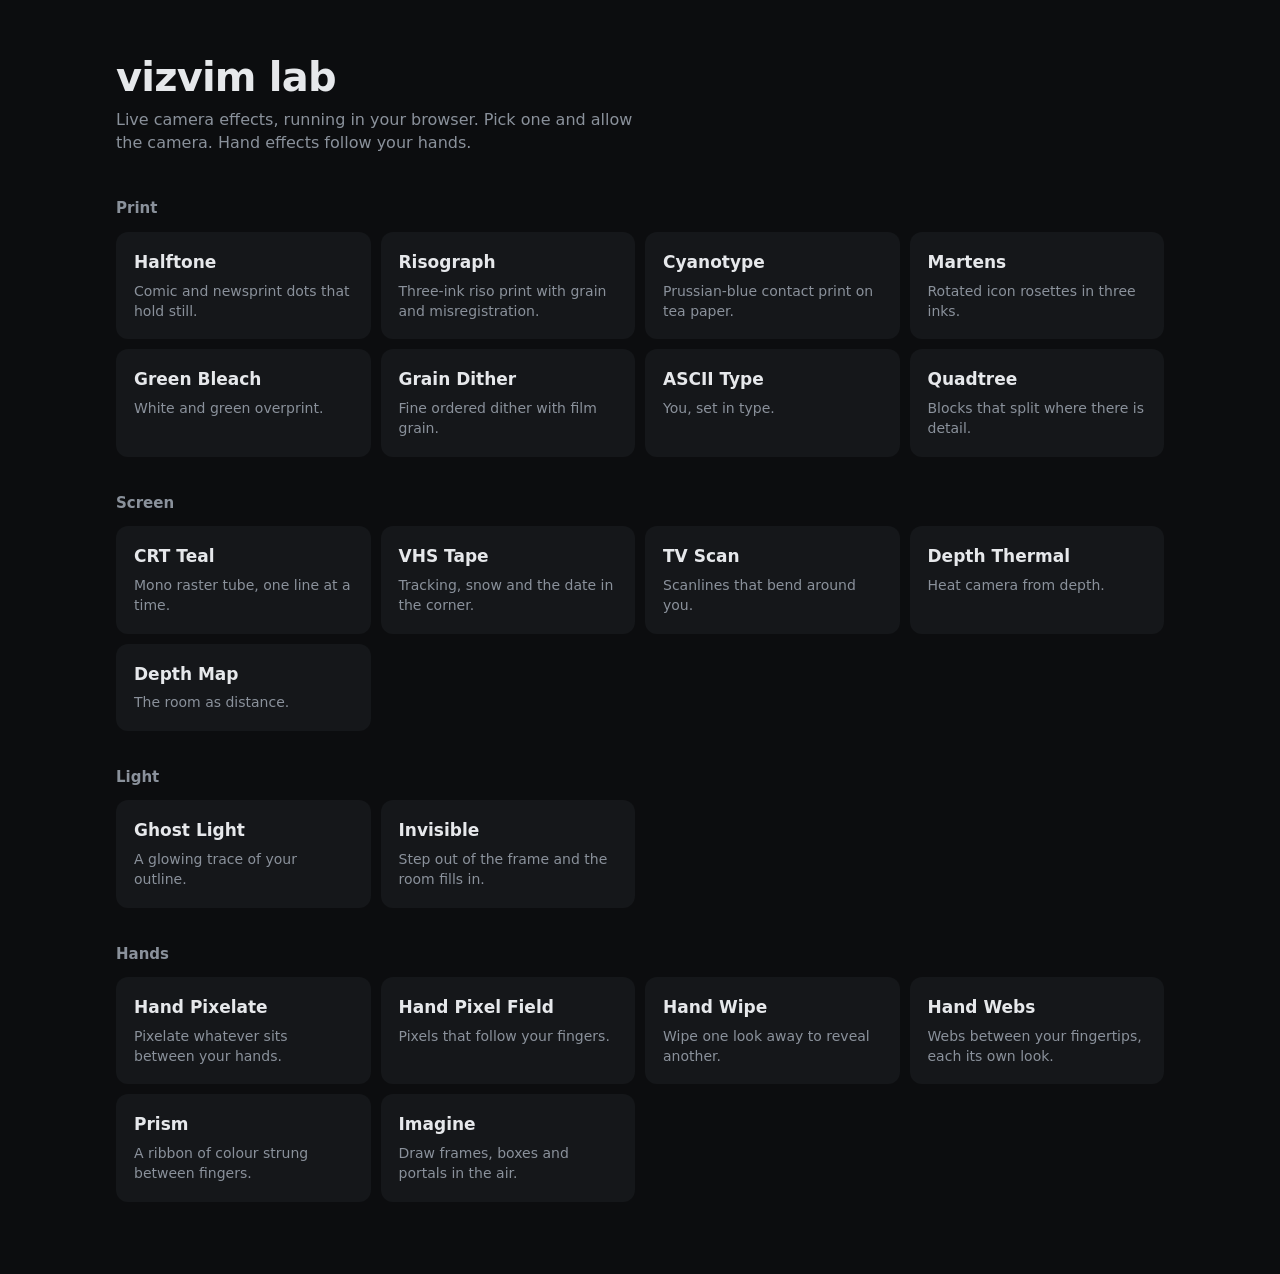
==== index.html @ d4c00feb "vizvim lab: public camera-only site (built by vizvim-fxlab/site/build.py) Co-Authored-By: Claude Opu" ====
<!doctype html>
<html lang="en"><head><meta charset="utf-8">
<meta name="viewport" content="width=device-width, initial-scale=1">
<title>vizvim lab</title>
<meta name="description" content="Live camera effects from vizvim, in your browser.">
<style>
  :root { --bg:#0c0d0f; --card:#15171a; --hover:#1d2024; --fg:#e6e8eb; --dim:#8a919b; --acc:#19e0c8; }
  * { box-sizing:border-box; }
  body { margin:0; background:var(--bg); color:var(--fg); font:16px/1.45 -apple-system, system-ui, "Segoe UI", sans-serif; }
  main { max-width:1080px; margin:0 auto; padding:56px 16px 72px; }
  header h1 { font-size:40px; line-height:1.05; margin:0 0 10px; font-weight:700; letter-spacing:-.02em; }
  header p { color:var(--dim); margin:0 0 44px; max-width:520px; }
  h2 { font-size:15px; font-weight:600; color:var(--dim); margin:36px 0 12px; }
  .grid { display:grid; grid-template-columns:repeat(auto-fill, minmax(230px, 1fr)); gap:10px; }
  .fx { display:flex; flex-direction:column; gap:6px; padding:18px; border-radius:12px; background:var(--card); color:inherit; text-decoration:none; transition:background .15s; }
  .fx:hover { background:var(--hover); }
  .fx b { font-size:17px; font-weight:600; }
  .fx span { color:var(--dim); font-size:14px; }
  footer { color:var(--dim); font-size:13px; margin-top:56px; }
</style></head><body><main>
<header><h1>vizvim lab</h1><p>Live camera effects, running in your browser. Pick one and allow the camera. Hand effects follow your hands.</p></header>
<section><h2>Print</h2><div class="grid"><a class="fx" href="lab/?fx=halftone"><b>Halftone</b><span>Comic and newsprint dots that hold still.</span></a><a class="fx" href="lab/?fx=risograph"><b>Risograph</b><span>Three-ink riso print with grain and misregistration.</span></a><a class="fx" href="lab/?fx=cyanotype"><b>Cyanotype</b><span>Prussian-blue contact print on tea paper.</span></a><a class="fx" href="lab/?fx=martens"><b>Martens</b><span>Rotated icon rosettes in three inks.</span></a><a class="fx" href="lab/?fx=green-bleach"><b>Green Bleach</b><span>White and green overprint.</span></a><a class="fx" href="lab/?fx=grain-dither"><b>Grain Dither</b><span>Fine ordered dither with film grain.</span></a><a class="fx" href="lab/?fx=ascii-type"><b>ASCII Type</b><span>You, set in type.</span></a><a class="fx" href="lab/?fx=quadtree"><b>Quadtree</b><span>Blocks that split where there is detail.</span></a></div></section><section><h2>Screen</h2><div class="grid"><a class="fx" href="lab/?fx=crt-teal"><b>CRT Teal</b><span>Mono raster tube, one line at a time.</span></a><a class="fx" href="lab/?fx=vhs-tape"><b>VHS Tape</b><span>Tracking, snow and the date in the corner.</span></a><a class="fx" href="lab/?fx=tv-scan"><b>TV Scan</b><span>Scanlines that bend around you.</span></a><a class="fx" href="lab/?fx=depth-thermal"><b>Depth Thermal</b><span>Heat camera from depth.</span></a><a class="fx" href="lab/?fx=depth-map"><b>Depth Map</b><span>The room as distance.</span></a></div></section><section><h2>Light</h2><div class="grid"><a class="fx" href="lab/?fx=ghost-light"><b>Ghost Light</b><span>A glowing trace of your outline.</span></a><a class="fx" href="lab/?fx=invisible"><b>Invisible</b><span>Step out of the frame and the room fills in.</span></a></div></section><section><h2>Hands</h2><div class="grid"><a class="fx" href="lab/?fx=hand-pixelate"><b>Hand Pixelate</b><span>Pixelate whatever sits between your hands.</span></a><a class="fx" href="lab/?fx=hand-pixel-field"><b>Hand Pixel Field</b><span>Pixels that follow your fingers.</span></a><a class="fx" href="lab/?fx=hand-wipe"><b>Hand Wipe</b><span>Wipe one look away to reveal another.</span></a><a class="fx" href="lab/?fx=hand-webs"><b>Hand Webs</b><span>Webs between your fingertips, each its own look.</span></a><a class="fx" href="lab/?fx=prism"><b>Prism</b><span>A ribbon of colour strung between fingers.</span></a><a class="fx" href="lab/?fx=imagine"><b>Imagine</b><span>Draw frames, boxes and portals in the air.</span></a></div></section>
</main></body></html>
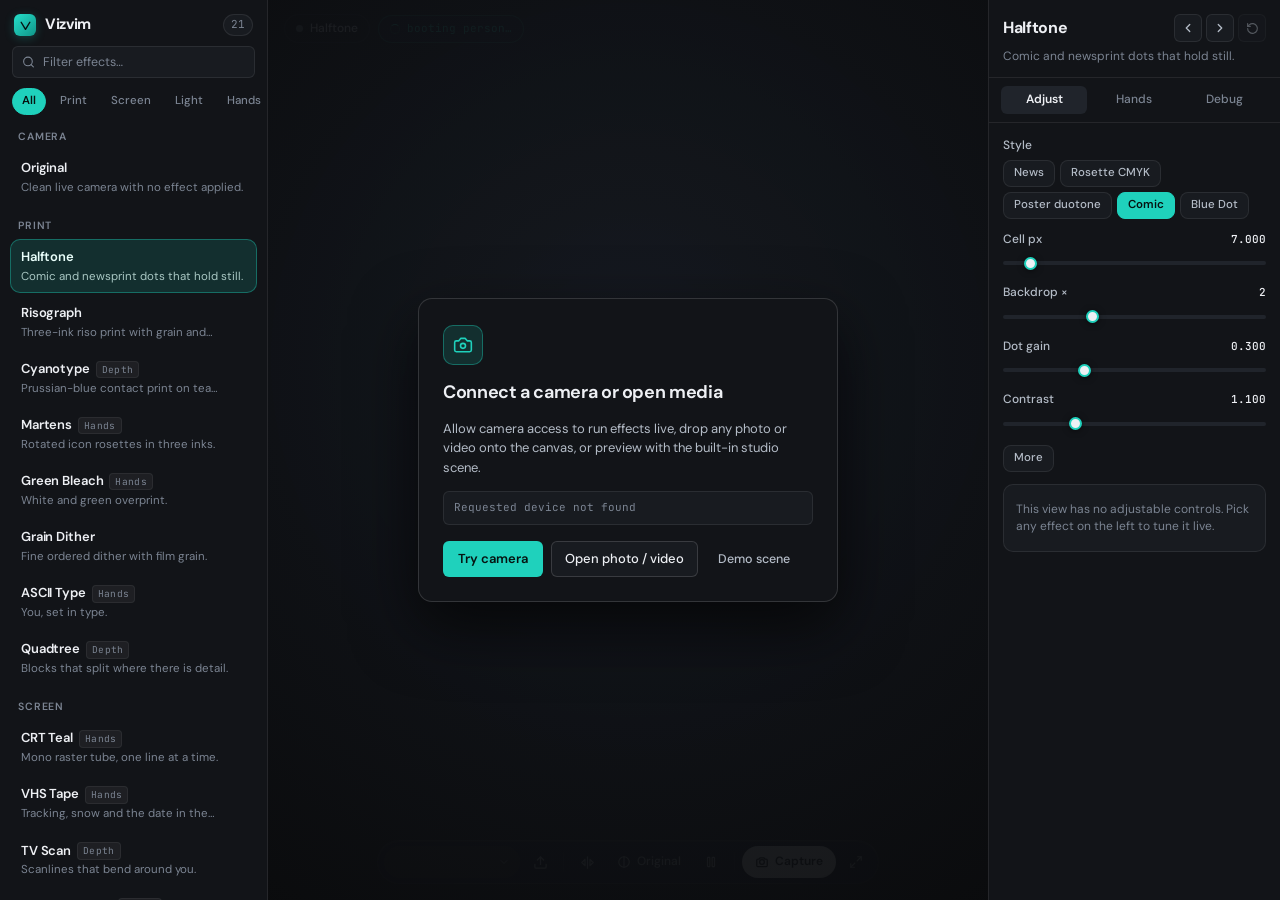
==== commit e1f58bc0: "Unify Vizvim into a single studio UI with in-place effect switching" ====
--- a/index.html
+++ b/index.html
@@ -1,23 +1,185 @@
 <!doctype html>
-<html lang="en"><head><meta charset="utf-8">
-<meta name="viewport" content="width=device-width, initial-scale=1">
-<title>vizvim lab</title>
-<meta name="description" content="Live camera effects from vizvim, in your browser.">
-<style>
-  :root { --bg:#0c0d0f; --card:#15171a; --hover:#1d2024; --fg:#e6e8eb; --dim:#8a919b; --acc:#19e0c8; }
-  * { box-sizing:border-box; }
-  body { margin:0; background:var(--bg); color:var(--fg); font:16px/1.45 -apple-system, system-ui, "Segoe UI", sans-serif; }
-  main { max-width:1080px; margin:0 auto; padding:56px 16px 72px; }
-  header h1 { font-size:40px; line-height:1.05; margin:0 0 10px; font-weight:700; letter-spacing:-.02em; }
-  header p { color:var(--dim); margin:0 0 44px; max-width:520px; }
-  h2 { font-size:15px; font-weight:600; color:var(--dim); margin:36px 0 12px; }
-  .grid { display:grid; grid-template-columns:repeat(auto-fill, minmax(230px, 1fr)); gap:10px; }
-  .fx { display:flex; flex-direction:column; gap:6px; padding:18px; border-radius:12px; background:var(--card); color:inherit; text-decoration:none; transition:background .15s; }
-  .fx:hover { background:var(--hover); }
-  .fx b { font-size:17px; font-weight:600; }
-  .fx span { color:var(--dim); font-size:14px; }
-  footer { color:var(--dim); font-size:13px; margin-top:56px; }
-</style></head><body><main>
-<header><h1>vizvim lab</h1><p>Live camera effects, running in your browser. Pick one and allow the camera. Hand effects follow your hands.</p></header>
-<section><h2>Print</h2><div class="grid"><a class="fx" href="lab/?fx=halftone"><b>Halftone</b><span>Comic and newsprint dots that hold still.</span></a><a class="fx" href="lab/?fx=risograph"><b>Risograph</b><span>Three-ink riso print with grain and misregistration.</span></a><a class="fx" href="lab/?fx=cyanotype"><b>Cyanotype</b><span>Prussian-blue contact print on tea paper.</span></a><a class="fx" href="lab/?fx=martens"><b>Martens</b><span>Rotated icon rosettes in three inks.</span></a><a class="fx" href="lab/?fx=green-bleach"><b>Green Bleach</b><span>White and green overprint.</span></a><a class="fx" href="lab/?fx=grain-dither"><b>Grain Dither</b><span>Fine ordered dither with film grain.</span></a><a class="fx" href="lab/?fx=ascii-type"><b>ASCII Type</b><span>You, set in type.</span></a><a class="fx" href="lab/?fx=quadtree"><b>Quadtree</b><span>Blocks that split where there is detail.</span></a></div></section><section><h2>Screen</h2><div class="grid"><a class="fx" href="lab/?fx=crt-teal"><b>CRT Teal</b><span>Mono raster tube, one line at a time.</span></a><a class="fx" href="lab/?fx=vhs-tape"><b>VHS Tape</b><span>Tracking, snow and the date in the corner.</span></a><a class="fx" href="lab/?fx=tv-scan"><b>TV Scan</b><span>Scanlines that bend around you.</span></a><a class="fx" href="lab/?fx=depth-thermal"><b>Depth Thermal</b><span>Heat camera from depth.</span></a><a class="fx" href="lab/?fx=depth-map"><b>Depth Map</b><span>The room as distance.</span></a></div></section><section><h2>Light</h2><div class="grid"><a class="fx" href="lab/?fx=ghost-light"><b>Ghost Light</b><span>A glowing trace of your outline.</span></a><a class="fx" href="lab/?fx=invisible"><b>Invisible</b><span>Step out of the frame and the room fills in.</span></a></div></section><section><h2>Hands</h2><div class="grid"><a class="fx" href="lab/?fx=hand-pixelate"><b>Hand Pixelate</b><span>Pixelate whatever sits between your hands.</span></a><a class="fx" href="lab/?fx=hand-pixel-field"><b>Hand Pixel Field</b><span>Pixels that follow your fingers.</span></a><a class="fx" href="lab/?fx=hand-wipe"><b>Hand Wipe</b><span>Wipe one look away to reveal another.</span></a><a class="fx" href="lab/?fx=hand-webs"><b>Hand Webs</b><span>Webs between your fingertips, each its own look.</span></a><a class="fx" href="lab/?fx=prism"><b>Prism</b><span>A ribbon of colour strung between fingers.</span></a><a class="fx" href="lab/?fx=imagine"><b>Imagine</b><span>Draw frames, boxes and portals in the air.</span></a></div></section>
-</main></body></html>
+<html lang="en">
+<head>
+  <meta charset="utf-8">
+  <meta name="viewport" content="width=device-width, initial-scale=1, viewport-fit=cover">
+  <title>Vizvim — Live Camera Effects</title>
+  <meta name="description" content="Real-time WebGL camera effects and hand-driven shaders in one studio.">
+  <link rel="icon" type="image/svg+xml" href="data:image/svg+xml,%3Csvg xmlns='http://www.w3.org/2000/svg' viewBox='0 0 32 32'%3E%3Crect width='32' height='32' rx='8' fill='%231fd1bc'/%3E%3Cpath d='M8.5 10.5 16 23l7.5-12.5h-4.2L16 16.4l-3.3-5.9z' fill='%23061311'/%3E%3C/svg%3E">
+  <link rel="preconnect" href="https://fonts.googleapis.com">
+  <link rel="preconnect" href="https://fonts.gstatic.com" crossorigin>
+  <link href="https://fonts.googleapis.com/css2?family=DM+Sans:ital,opsz,wght@0,9..40,400..700;1,9..40,400..600&family=JetBrains+Mono:wght@400;500&display=swap" rel="stylesheet">
+  <script>window.VZ_PUBLIC = 1;</script>
+  <link rel="stylesheet" href="./studio.css">
+</head>
+<body data-mobile-tab="effects">
+  <div id="app">
+    <!-- Left Rail: Effects Library -->
+    <aside id="library" aria-label="Effects">
+      <div class="lib-head">
+        <div class="brand">
+          <span class="brand-mark" aria-hidden="true">
+            <svg width="13" height="13" viewBox="0 0 24 24" fill="none" stroke="currentColor" stroke-width="2.6" stroke-linecap="round" stroke-linejoin="round"><path d="M4 6l8 13 8-13"/></svg>
+          </span>
+          <span>Vizvim</span>
+        </div>
+        <span class="lib-count" id="fxCount">21</span>
+      </div>
+
+      <div class="lib-search-wrap">
+        <svg class="lib-search-icon" width="13" height="13" viewBox="0 0 24 24" fill="none" stroke="currentColor" stroke-width="2" stroke-linecap="round" stroke-linejoin="round" aria-hidden="true"><circle cx="11" cy="11" r="8"/><path d="m21 21-4.3-4.3"/></svg>
+        <input id="fxSearch" type="search" placeholder="Filter effects…" autocomplete="off" aria-label="Filter effects">
+        <button id="fxSearchClear" class="hide" type="button" aria-label="Clear filter">&times;</button>
+      </div>
+
+      <div class="cat-bar" id="catBar" role="tablist" aria-label="Effect categories"></div>
+      <div class="fx-list" id="fxList" role="list"></div>
+    </aside>
+
+    <!-- Center: Live Camera Stage -->
+    <main id="stage">
+      <canvas id="ref"></canvas>
+      <canvas id="out"></canvas>
+      <div id="flash" aria-hidden="true"></div>
+
+      <div class="stage-top">
+        <div class="stage-pills">
+          <div class="live-pill">
+            <span class="live-dot" id="liveDot"></span>
+            <span id="liveFxName">Halftone</span>
+          </div>
+          <div id="statusPill" role="status" aria-live="polite">
+            <span class="spinner" aria-hidden="true"></span>
+            <span id="statusText"></span>
+          </div>
+          <span id="bypassBadge">Original</span>
+        </div>
+      </div>
+
+      <!-- Camera fallback / empty state -->
+      <div id="camOverlay" role="dialog" aria-label="Camera source">
+        <div class="cam-card">
+          <div class="cam-card-icon" aria-hidden="true">
+            <svg width="20" height="20" viewBox="0 0 24 24" fill="none" stroke="currentColor" stroke-width="1.9" stroke-linecap="round" stroke-linejoin="round"><path d="M14.5 4h-5L7 7H4a2 2 0 0 0-2 2v9a2 2 0 0 0 2 2h16a2 2 0 0 0 2-2V9a2 2 0 0 0-2-2h-3l-2.5-3z"/><circle cx="12" cy="13" r="3"/></svg>
+          </div>
+          <h2>Connect a camera or open media</h2>
+          <p>Allow camera access to run effects live, drop any photo or video onto the canvas, or preview with the built-in studio scene.</p>
+          <div class="cam-card-detail" id="camErrorDetail"></div>
+          <div class="cam-actions">
+            <button id="camRetryBtn" class="btn-primary" type="button">Try camera</button>
+            <button id="camUploadBtn" class="btn-secondary" type="button">Open photo / video</button>
+            <button id="camDemoBtn" class="btn-ghost" type="button">Demo scene</button>
+          </div>
+        </div>
+      </div>
+
+      <!-- Floating Camera Action Dock -->
+      <div class="dock" role="toolbar" aria-label="Camera controls">
+        <select id="srcPick" class="dock-select" title="Camera or media source" aria-label="Source"></select>
+        <button id="uploadBtn" class="dock-btn icon-only" type="button" title="Open photo or video">
+          <svg width="15" height="15" viewBox="0 0 24 24" fill="none" stroke="currentColor" stroke-width="2" stroke-linecap="round" stroke-linejoin="round"><path d="M21 15v4a2 2 0 0 1-2 2H5a2 2 0 0 1-2-2v-4"/><polyline points="17 8 12 3 7 8"/><line x1="12" x2="12" y1="3" y2="15"/></svg>
+        </button>
+        <input id="fileInput" type="file" accept="image/*,video/*" class="sr-only">
+        <span class="dock-sep" aria-hidden="true"></span>
+        <button id="mirrorBtn" class="dock-btn icon-only" type="button" title="Mirror camera (M)">
+          <svg width="15" height="15" viewBox="0 0 24 24" fill="none" stroke="currentColor" stroke-width="2" stroke-linecap="round" stroke-linejoin="round"><path d="M12 3v18"/><path d="M8 7 3 12l5 5V7z"/><path d="m16 7 5 5-5 5V7z"/></svg>
+        </button>
+        <button id="compareBtn" class="dock-btn" type="button" title="Hold or click to compare original (O)">
+          <svg width="14" height="14" viewBox="0 0 24 24" fill="none" stroke="currentColor" stroke-width="2" stroke-linecap="round" stroke-linejoin="round"><circle cx="12" cy="12" r="9"/><path d="M12 3v18"/></svg>
+          <span class="btn-label">Original</span>
+        </button>
+        <button id="freezeBtn" class="dock-btn icon-only" type="button" title="Freeze frame (Space)">
+          <svg width="14" height="14" viewBox="0 0 24 24" fill="none" stroke="currentColor" stroke-width="2" stroke-linecap="round" stroke-linejoin="round"><rect x="6" y="4" width="4" height="16" rx="1"/><rect x="14" y="4" width="4" height="16" rx="1"/></svg>
+        </button>
+        <span class="dock-sep" aria-hidden="true"></span>
+        <button id="snapBtn" class="dock-btn shutter" type="button" title="Save snapshot PNG (S)">
+          <svg width="14" height="14" viewBox="0 0 24 24" fill="none" stroke="currentColor" stroke-width="2.2" stroke-linecap="round" stroke-linejoin="round"><circle cx="12" cy="12" r="4"/><path d="M5 7h2l1.5-2h7L17 7h2a2 2 0 0 1 2 2v9a2 2 0 0 1-2 2H5a2 2 0 0 1-2-2V9a2 2 0 0 1 2-2z"/></svg>
+          <span class="btn-label">Capture</span>
+        </button>
+        <button id="focusBtn" class="dock-btn icon-only" type="button" title="Toggle focus view (F)">
+          <svg width="14" height="14" viewBox="0 0 24 24" fill="none" stroke="currentColor" stroke-width="2" stroke-linecap="round" stroke-linejoin="round"><path d="M15 3h6v6"/><path d="M9 21H3v-6"/><path d="M21 3l-7 7"/><path d="M3 21l7-7"/></svg>
+        </button>
+      </div>
+
+      <pre id="err"></pre>
+      <div id="drop">Drop a photo or video to apply effects</div>
+    </main>
+
+    <!-- Mobile Bottom Switcher -->
+    <nav id="mobileNav" aria-label="Studio views">
+      <button class="mob-tab on" type="button" data-mtab="effects">Effects</button>
+      <button class="mob-tab" type="button" data-mtab="adjust">Adjust</button>
+      <button class="mob-tab" type="button" data-mtab="hands">Hands</button>
+    </nav>
+
+    <!-- Right Inspector: Controls, Hand Signals, Debug -->
+    <aside id="inspector" aria-label="Effect controls">
+      <div class="insp-head">
+        <div class="insp-title-row">
+          <h1 id="fxTitle">Halftone</h1>
+          <div class="insp-nav">
+            <button id="prevBtn" class="icon-btn" type="button" title="Previous effect (←)">
+              <svg width="14" height="14" viewBox="0 0 24 24" fill="none" stroke="currentColor" stroke-width="2.2" stroke-linecap="round" stroke-linejoin="round"><path d="m15 18-6-6 6-6"/></svg>
+            </button>
+            <button id="nextBtn" class="icon-btn" type="button" title="Next effect (→)">
+              <svg width="14" height="14" viewBox="0 0 24 24" fill="none" stroke="currentColor" stroke-width="2.2" stroke-linecap="round" stroke-linejoin="round"><path d="m9 18 6-6-6-6"/></svg>
+            </button>
+            <button id="resetBtn" class="icon-btn" type="button" title="Reset effect controls">
+              <svg width="13" height="13" viewBox="0 0 24 24" fill="none" stroke="currentColor" stroke-width="2.2" stroke-linecap="round" stroke-linejoin="round"><path d="M3 12a9 9 0 1 0 3-6.7L3 8"/><path d="M3 3v5h5"/></svg>
+            </button>
+          </div>
+        </div>
+        <p id="fxDesc">Comic and newsprint dots that hold still.</p>
+      </div>
+
+      <div class="insp-tabs" role="tablist" aria-label="Inspector sections">
+        <button class="insp-tab on" type="button" role="tab" aria-selected="true" data-tab="adjust">Adjust</button>
+        <button class="insp-tab" type="button" role="tab" aria-selected="false" data-tab="hands">
+          Hands<span class="tab-dot" id="handsDot"></span>
+        </button>
+        <button class="insp-tab" type="button" role="tab" aria-selected="false" data-tab="debug">Debug</button>
+      </div>
+
+      <div class="insp-body">
+        <section id="paneAdjust" class="insp-pane">
+          <div id="params"></div>
+          <div id="paramsEmpty" class="params-empty hide">This view has no adjustable controls. Pick any effect on the left to tune it live.</div>
+        </section>
+
+        <section id="paneHands" class="insp-pane hidden">
+          <div id="sections" style="display:flex;flex-direction:column;gap:10px"></div>
+        </section>
+
+        <section id="paneDebug" class="insp-pane hidden">
+          <div>
+            <p class="debug-label">Overlays &amp; Drive</p>
+            <div class="chips" id="tools"></div>
+          </div>
+          <div>
+            <p class="debug-label">Telemetry</p>
+            <div id="hud"></div>
+          </div>
+          <div>
+            <p class="debug-label">Shortcuts</p>
+            <div class="shortcut-grid">
+              <span class="kbd">&larr; / &rarr;</span><span>Previous / next effect</span>
+              <span class="kbd">O</span><span>Hold for original</span>
+              <span class="kbd">Space</span><span>Freeze / pause</span>
+              <span class="kbd">M</span><span>Mirror camera</span>
+              <span class="kbd">S</span><span>Capture PNG</span>
+              <span class="kbd">F</span><span>Focus view</span>
+            </div>
+          </div>
+        </section>
+      </div>
+
+      <!-- Hidden harness anchors kept for compatibility -->
+      <select id="fxPick" class="hide" aria-hidden="true"></select>
+      <div id="status" class="hide" aria-hidden="true"></div>
+    </aside>
+  </div>
+
+  <script type="module" src="./lab/harness.js"></script>
+  <script type="module" src="./studio.js"></script>
+</body>
+</html>
--- a/studio.css
+++ b/studio.css
@@ -0,0 +1,1104 @@
+:root {
+  --bg: #0b0c0e;
+  --surface: #121418;
+  --surface-2: #181b20;
+  --surface-3: #20242b;
+  --line: rgba(255, 255, 255, 0.08);
+  --line-strong: rgba(255, 255, 255, 0.14);
+  --fg: #eef0f4;
+  --fg-2: #b4bcc7;
+  --dim: #7b8492;
+  --acc: #1fd1bc;
+  --acc-soft: rgba(31, 209, 188, 0.14);
+  --acc-border: rgba(31, 209, 188, 0.38);
+  --danger: #f06a78;
+  --radius-sm: 6px;
+  --radius-md: 10px;
+  --radius-lg: 14px;
+  --font-sans: "DM Sans", -apple-system, BlinkMacSystemFont, "Segoe UI", sans-serif;
+  --font-mono: "JetBrains Mono", ui-monospace, SFMono-Regular, Menlo, monospace;
+  --z-stage: 1;
+  --z-overlay: 3;
+  --z-dock: 5;
+  --z-modal: 7;
+  --z-drop: 9;
+}
+
+*, *::before, *::after { box-sizing: border-box; }
+
+html, body {
+  margin: 0;
+  height: 100%;
+  height: 100dvh;
+  background: var(--bg);
+  color: var(--fg);
+  font-family: var(--font-sans);
+  font-size: 13px;
+  line-height: 1.45;
+  -webkit-font-smoothing: antialiased;
+  overflow: hidden;
+}
+
+button, input, select {
+  font: inherit;
+  color: inherit;
+}
+
+button {
+  cursor: pointer;
+  border: none;
+  background: none;
+  padding: 0;
+  transition: background-color 160ms ease, border-color 160ms ease, color 160ms ease, transform 120ms ease, opacity 160ms ease;
+}
+
+button:active:not(:disabled) {
+  transform: scale(0.975);
+}
+
+button:focus-visible,
+input:focus-visible,
+select:focus-visible,
+.chip:focus-visible {
+  outline: 2px solid var(--acc);
+  outline-offset: 2px;
+}
+
+.hide { display: none !important; }
+.sr-only {
+  position: absolute;
+  width: 1px;
+  height: 1px;
+  padding: 0;
+  margin: -1px;
+  overflow: hidden;
+  clip: rect(0, 0, 0, 0);
+  white-space: nowrap;
+  border: 0;
+}
+
+/* ---------------- Shell Layout ---------------- */
+#app {
+  display: grid;
+  grid-template-columns: 268px minmax(0, 1fr) 292px;
+  height: 100dvh;
+  width: 100%;
+  overflow: hidden;
+  transition: grid-template-columns 220ms cubic-bezier(0.22, 1, 0.36, 1);
+}
+
+body.focus-mode #app {
+  grid-template-columns: 0px minmax(0, 1fr) 0px;
+}
+
+body.focus-mode #library,
+body.focus-mode #inspector {
+  opacity: 0;
+  pointer-events: none;
+  border-color: transparent;
+}
+
+/* ---------------- Left Rail: Effects Library ---------------- */
+#library {
+  display: flex;
+  flex-direction: column;
+  min-width: 0;
+  min-height: 0;
+  background: var(--surface);
+  border-right: 1px solid var(--line);
+  overflow: hidden;
+  transition: opacity 180ms ease;
+}
+
+.lib-head {
+  display: flex;
+  align-items: center;
+  justify-content: space-between;
+  gap: 8px;
+  padding: 14px 14px 10px;
+  flex: none;
+}
+
+.brand {
+  display: inline-flex;
+  align-items: center;
+  gap: 9px;
+  font-size: 15px;
+  font-weight: 700;
+  letter-spacing: -0.025em;
+  color: var(--fg);
+}
+
+.brand-mark {
+  width: 22px;
+  height: 22px;
+  border-radius: 6px;
+  background: linear-gradient(135deg, #25e0ca 0%, #109689 100%);
+  display: inline-flex;
+  align-items: center;
+  justify-content: center;
+  color: #061311;
+  box-shadow: 0 2px 10px rgba(31, 209, 188, 0.25);
+  flex: none;
+}
+
+.lib-count {
+  font-family: var(--font-mono);
+  font-variant-numeric: tabular-nums;
+  font-size: 11px;
+  color: var(--dim);
+  padding: 2px 7px;
+  border-radius: 999px;
+  background: var(--surface-2);
+  border: 1px solid var(--line);
+}
+
+.lib-search-wrap {
+  padding: 0 12px 10px;
+  flex: none;
+  position: relative;
+}
+
+.lib-search-icon {
+  position: absolute;
+  left: 22px;
+  top: 50%;
+  transform: translateY(calc(-50% - 5px));
+  color: var(--dim);
+  pointer-events: none;
+}
+
+#fxSearch {
+  width: 100%;
+  height: 32px;
+  padding: 0 28px 0 30px;
+  border-radius: var(--radius-sm);
+  background: var(--surface-2);
+  border: 1px solid var(--line);
+  color: var(--fg);
+  font-size: 12.5px;
+  transition: border-color 150ms ease, background-color 150ms ease;
+}
+
+#fxSearch::placeholder { color: var(--dim); }
+#fxSearch:hover { border-color: var(--line-strong); }
+#fxSearch:focus { border-color: var(--acc-border); background: #1c2027; outline: none; }
+
+#fxSearchClear {
+  position: absolute;
+  right: 18px;
+  top: 50%;
+  transform: translateY(calc(-50% - 5px));
+  width: 18px;
+  height: 18px;
+  border-radius: 999px;
+  color: var(--dim);
+  display: inline-flex;
+  align-items: center;
+  justify-content: center;
+}
+#fxSearchClear:hover { color: var(--fg); background: var(--surface-3); }
+
+.cat-bar {
+  display: flex;
+  gap: 4px;
+  padding: 0 12px 10px;
+  flex: none;
+  overflow-x: auto;
+  scrollbar-width: none;
+}
+.cat-bar::-webkit-scrollbar { display: none; }
+
+.cat-pill {
+  flex: none;
+  padding: 4px 9px;
+  border-radius: 999px;
+  font-size: 11.5px;
+  font-weight: 500;
+  color: var(--dim);
+  background: transparent;
+  border: 1px solid transparent;
+}
+.cat-pill:hover { color: var(--fg); background: var(--surface-2); }
+.cat-pill.on {
+  color: #061311;
+  background: var(--acc);
+  border-color: var(--acc);
+  font-weight: 600;
+}
+
+.fx-list {
+  flex: 1;
+  min-height: 0;
+  overflow-y: auto;
+  padding: 2px 10px 18px;
+  display: flex;
+  flex-direction: column;
+  gap: 2px;
+  scrollbar-width: thin;
+  scrollbar-color: rgba(255,255,255,0.12) transparent;
+}
+
+.fx-group-label {
+  font-size: 10.5px;
+  font-weight: 600;
+  letter-spacing: 0.08em;
+  text-transform: uppercase;
+  color: var(--dim);
+  padding: 12px 8px 4px;
+}
+.fx-group-label:first-child { padding-top: 2px; }
+
+.fx-item {
+  width: 100%;
+  text-align: left;
+  padding: 8px 10px;
+  border-radius: var(--radius-md);
+  border: 1px solid transparent;
+  display: flex;
+  flex-direction: column;
+  gap: 2px;
+  position: relative;
+}
+
+.fx-item:hover {
+  background: var(--surface-2);
+}
+
+.fx-item.on {
+  background: var(--acc-soft);
+  border-color: var(--acc-border);
+}
+
+.fx-item-top {
+  display: flex;
+  align-items: center;
+  justify-content: space-between;
+  gap: 6px;
+}
+
+.fx-item-name {
+  font-size: 13px;
+  font-weight: 600;
+  color: var(--fg);
+  letter-spacing: -0.01em;
+}
+
+.fx-item.on .fx-item-name {
+  color: #e9fffb;
+}
+
+.fx-item-desc {
+  font-size: 11.5px;
+  color: var(--dim);
+  line-height: 1.32;
+  display: -webkit-box;
+  -webkit-line-clamp: 1;
+  -webkit-box-orient: vertical;
+  overflow: hidden;
+}
+
+.fx-item.on .fx-item-desc {
+  color: #a9c7c3;
+}
+
+.fx-tags {
+  display: inline-flex;
+  align-items: center;
+  gap: 4px;
+  flex: none;
+}
+
+.fx-badge {
+  font-family: var(--font-mono);
+  font-size: 9.5px;
+  letter-spacing: 0.03em;
+  padding: 1px 5px;
+  border-radius: 4px;
+  color: var(--dim);
+  background: rgba(255, 255, 255, 0.05);
+  border: 1px solid rgba(255, 255, 255, 0.06);
+}
+
+.fx-item.on .fx-badge {
+  color: var(--acc);
+  background: rgba(31, 209, 188, 0.14);
+  border-color: rgba(31, 209, 188, 0.3);
+}
+
+.fx-empty {
+  padding: 28px 12px;
+  text-align: center;
+  color: var(--dim);
+  font-size: 12.5px;
+}
+
+/* ---------------- Center: Live Viewport Stage ---------------- */
+#stage {
+  position: relative;
+  min-width: 0;
+  min-height: 0;
+  display: flex;
+  align-items: center;
+  justify-content: center;
+  padding: 18px 18px 76px;
+  background:
+    radial-gradient(ellipse 80% 70% at 50% 42%, #151921 0%, #0b0c0e 72%);
+  overflow: hidden;
+  z-index: var(--z-stage);
+}
+
+#stage canvas#out {
+  max-width: 100%;
+  max-height: 100%;
+  min-width: 0;
+  display: block;
+  background: #07080a;
+  border-radius: var(--radius-md);
+  box-shadow:
+    0 24px 64px rgba(0, 0, 0, 0.65),
+    0 0 0 1px rgba(255, 255, 255, 0.07);
+}
+
+#stage #ref { display: none; }
+#stage.pair #ref { display: block; max-width: calc(50% - 4px); border-radius: var(--radius-md); }
+#stage.pair #out { max-width: calc(50% - 4px); }
+
+/* Shutter flash on snapshot */
+#flash {
+  position: absolute;
+  inset: 0;
+  background: #ffffff;
+  opacity: 0;
+  pointer-events: none;
+  z-index: var(--z-overlay);
+  transition: opacity 280ms ease-out;
+}
+#flash.pop { opacity: 0.42; transition: none; }
+
+/* Top-left floating status & active pill */
+.stage-top {
+  position: absolute;
+  top: 14px;
+  left: 16px;
+  right: 16px;
+  display: flex;
+  align-items: center;
+  justify-content: space-between;
+  gap: 8px;
+  pointer-events: none;
+  z-index: var(--z-overlay);
+}
+
+.stage-pills {
+  display: flex;
+  align-items: center;
+  gap: 8px;
+  min-width: 0;
+}
+
+.live-pill {
+  display: inline-flex;
+  align-items: center;
+  gap: 7px;
+  padding: 5px 11px;
+  border-radius: 999px;
+  background: rgba(14, 16, 20, 0.74);
+  backdrop-filter: blur(14px);
+  border: 1px solid rgba(255, 255, 255, 0.09);
+  box-shadow: 0 4px 18px rgba(0, 0, 0, 0.35);
+  font-size: 12px;
+  font-weight: 500;
+  color: var(--fg);
+  pointer-events: auto;
+}
+
+.live-dot {
+  width: 7px;
+  height: 7px;
+  border-radius: 50%;
+  background: var(--acc);
+  box-shadow: 0 0 8px var(--acc);
+  flex: none;
+}
+.live-dot.frozen { background: #f2b749; box-shadow: 0 0 8px #f2b749; }
+.live-dot.off { background: var(--dim); box-shadow: none; }
+
+#statusPill {
+  display: none;
+  align-items: center;
+  gap: 7px;
+  padding: 5px 11px;
+  border-radius: 999px;
+  background: rgba(14, 16, 20, 0.84);
+  backdrop-filter: blur(14px);
+  border: 1px solid var(--acc-border);
+  font-family: var(--font-mono);
+  font-size: 11px;
+  color: var(--acc);
+}
+#statusPill.show { display: inline-flex; }
+
+.spinner {
+  width: 10px;
+  height: 10px;
+  border: 1.5px solid rgba(31, 209, 188, 0.25);
+  border-top-color: var(--acc);
+  border-radius: 50%;
+  animation: vzspin 0.75s linear infinite;
+}
+@keyframes vzspin { to { transform: rotate(360deg); } }
+
+#bypassBadge {
+  display: none;
+  padding: 5px 10px;
+  border-radius: 999px;
+  background: rgba(242, 183, 73, 0.16);
+  border: 1px solid rgba(242, 183, 73, 0.45);
+  color: #f6cd7b;
+  font-size: 11px;
+  font-weight: 600;
+  letter-spacing: 0.04em;
+  text-transform: uppercase;
+}
+#bypassBadge.show { display: inline-flex; }
+
+/* Floating camera dock */
+.dock {
+  position: absolute;
+  left: 50%;
+  bottom: 16px;
+  transform: translateX(-50%);
+  display: flex;
+  align-items: center;
+  gap: 4px;
+  padding: 5px 6px;
+  border-radius: 999px;
+  background: rgba(18, 20, 24, 0.84);
+  backdrop-filter: blur(18px) saturate(1.25);
+  border: 1px solid rgba(255, 255, 255, 0.1);
+  box-shadow:
+    0 12px 34px rgba(0, 0, 0, 0.55),
+    inset 0 1px 0 rgba(255, 255, 255, 0.06);
+  z-index: var(--z-dock);
+  max-width: calc(100% - 24px);
+}
+
+.dock-sep {
+  width: 1px;
+  height: 20px;
+  background: var(--line);
+  margin: 0 3px;
+  flex: none;
+}
+
+.dock-select {
+  height: 32px;
+  max-width: 170px;
+  padding: 0 24px 0 11px;
+  border-radius: 999px;
+  background: rgba(255, 255, 255, 0.05) url("data:image/svg+xml,%3Csvg xmlns='http://www.w3.org/2000/svg' width='12' height='12' viewBox='0 0 24 24' fill='none' stroke='%238e96a2' stroke-width='2' stroke-linecap='round' stroke-linejoin='round'%3E%3Cpath d='m6 9 6 6 6-6'/%3E%3C/svg%3E") no-repeat right 9px center;
+  border: 1px solid transparent;
+  color: var(--fg);
+  font-size: 12px;
+  font-weight: 500;
+  appearance: none;
+  cursor: pointer;
+  text-overflow: ellipsis;
+}
+.dock-select:hover { background-color: rgba(255, 255, 255, 0.09); border-color: var(--line); }
+.dock-select option { background: #181b20; color: var(--fg); }
+
+.dock-btn {
+  height: 32px;
+  padding: 0 10px;
+  border-radius: 999px;
+  display: inline-flex;
+  align-items: center;
+  justify-content: center;
+  gap: 6px;
+  font-size: 12px;
+  font-weight: 500;
+  color: var(--fg-2);
+  white-space: nowrap;
+}
+.dock-btn:hover { color: var(--fg); background: rgba(255, 255, 255, 0.08); }
+.dock-btn.on { color: #061311; background: var(--acc); font-weight: 600; }
+.dock-btn.icon-only { width: 32px; padding: 0; }
+
+.dock-btn.shutter {
+  background: var(--fg);
+  color: #0b0c0e;
+  font-weight: 600;
+  padding: 0 13px;
+}
+.dock-btn.shutter:hover { background: #ffffff; color: #0b0c0e; }
+
+/* Composed empty / camera-fallback card */
+#camOverlay {
+  position: absolute;
+  inset: 0;
+  display: none;
+  align-items: center;
+  justify-content: center;
+  padding: 24px;
+  z-index: var(--z-modal);
+  background: radial-gradient(circle at 50% 40%, rgba(22, 26, 33, 0.92), rgba(11, 12, 14, 0.96));
+}
+#camOverlay.show { display: flex; }
+
+.cam-card {
+  width: 100%;
+  max-width: 420px;
+  padding: 26px 24px 24px;
+  border-radius: var(--radius-lg);
+  background: var(--surface);
+  border: 1px solid var(--line-strong);
+  box-shadow: 0 24px 64px rgba(0, 0, 0, 0.65);
+  display: flex;
+  flex-direction: column;
+  gap: 14px;
+}
+
+.cam-card-icon {
+  width: 40px;
+  height: 40px;
+  border-radius: 10px;
+  background: var(--acc-soft);
+  border: 1px solid var(--acc-border);
+  color: var(--acc);
+  display: inline-flex;
+  align-items: center;
+  justify-content: center;
+}
+
+.cam-card h2 {
+  margin: 0;
+  font-size: 18px;
+  font-weight: 650;
+  letter-spacing: -0.02em;
+}
+
+.cam-card p {
+  margin: 0;
+  color: var(--fg-2);
+  font-size: 13px;
+  line-height: 1.5;
+}
+
+.cam-card-detail {
+  font-family: var(--font-mono);
+  font-size: 11px;
+  color: var(--dim);
+  padding: 8px 10px;
+  border-radius: var(--radius-sm);
+  background: var(--surface-2);
+  border: 1px solid var(--line);
+  word-break: break-word;
+}
+
+.cam-actions {
+  display: flex;
+  flex-wrap: wrap;
+  gap: 8px;
+  margin-top: 2px;
+}
+
+.btn-primary {
+  height: 36px;
+  padding: 0 15px;
+  border-radius: var(--radius-sm);
+  background: var(--acc);
+  color: #061311;
+  font-weight: 600;
+  font-size: 13px;
+  display: inline-flex;
+  align-items: center;
+  gap: 7px;
+}
+.btn-primary:hover { filter: brightness(1.07); }
+
+.btn-secondary {
+  height: 36px;
+  padding: 0 13px;
+  border-radius: var(--radius-sm);
+  background: var(--surface-2);
+  border: 1px solid var(--line-strong);
+  color: var(--fg);
+  font-weight: 500;
+  font-size: 13px;
+  display: inline-flex;
+  align-items: center;
+  gap: 7px;
+}
+.btn-secondary:hover { background: var(--surface-3); }
+
+.btn-ghost {
+  height: 36px;
+  padding: 0 12px;
+  border-radius: var(--radius-sm);
+  color: var(--fg-2);
+  font-weight: 500;
+  font-size: 12.5px;
+  display: inline-flex;
+  align-items: center;
+  gap: 6px;
+}
+.btn-ghost:hover { color: var(--fg); background: var(--surface-2); }
+
+/* Drag-and-drop & real errors */
+#drop {
+  position: absolute;
+  inset: 14px;
+  border: 2px dashed var(--acc);
+  border-radius: var(--radius-lg);
+  display: none;
+  align-items: center;
+  justify-content: center;
+  color: var(--acc);
+  font-size: 15px;
+  font-weight: 600;
+  background: rgba(11, 12, 14, 0.86);
+  backdrop-filter: blur(8px);
+  z-index: var(--z-drop);
+  pointer-events: none;
+}
+
+#err {
+  position: absolute;
+  left: 16px;
+  right: 16px;
+  bottom: 68px;
+  margin: 0;
+  padding: 12px 14px;
+  border-radius: var(--radius-md);
+  background: rgba(42, 13, 18, 0.94);
+  color: #ffb2bc;
+  border: 1px solid rgba(240, 106, 120, 0.45);
+  font-family: var(--font-mono);
+  font-size: 11.5px;
+  white-space: pre-wrap;
+  max-height: 36%;
+  overflow: auto;
+  display: none;
+  z-index: var(--z-modal);
+}
+
+/* ---------------- Right Inspector ---------------- */
+#inspector {
+  display: flex;
+  flex-direction: column;
+  min-width: 0;
+  min-height: 0;
+  background: var(--surface);
+  border-left: 1px solid var(--line);
+  overflow: hidden;
+  transition: opacity 180ms ease;
+}
+
+.insp-head {
+  padding: 14px 14px 12px;
+  border-bottom: 1px solid var(--line);
+  display: flex;
+  flex-direction: column;
+  gap: 6px;
+  flex: none;
+}
+
+.insp-title-row {
+  display: flex;
+  align-items: center;
+  justify-content: space-between;
+  gap: 8px;
+}
+
+#fxTitle {
+  margin: 0;
+  font-size: 16px;
+  font-weight: 700;
+  letter-spacing: -0.02em;
+  color: var(--fg);
+  min-width: 0;
+  overflow: hidden;
+  text-overflow: ellipsis;
+  white-space: nowrap;
+}
+
+.insp-nav {
+  display: inline-flex;
+  align-items: center;
+  gap: 4px;
+  flex: none;
+}
+
+.icon-btn {
+  width: 28px;
+  height: 28px;
+  border-radius: var(--radius-sm);
+  background: var(--surface-2);
+  border: 1px solid var(--line);
+  color: var(--fg-2);
+  display: inline-flex;
+  align-items: center;
+  justify-content: center;
+}
+.icon-btn:hover { color: var(--fg); background: var(--surface-3); border-color: var(--line-strong); }
+
+#fxDesc {
+  margin: 0;
+  font-size: 12px;
+  color: var(--dim);
+  line-height: 1.4;
+}
+
+.insp-tabs {
+  display: grid;
+  grid-template-columns: repeat(3, 1fr);
+  gap: 4px;
+  padding: 8px 12px;
+  border-bottom: 1px solid var(--line);
+  flex: none;
+}
+
+.insp-tab {
+  height: 28px;
+  border-radius: var(--radius-sm);
+  font-size: 12px;
+  font-weight: 500;
+  color: var(--dim);
+  display: inline-flex;
+  align-items: center;
+  justify-content: center;
+  gap: 6px;
+}
+.insp-tab:hover { color: var(--fg); background: var(--surface-2); }
+.insp-tab.on {
+  color: var(--fg);
+  background: var(--surface-3);
+  font-weight: 600;
+}
+
+.tab-dot {
+  width: 6px;
+  height: 6px;
+  border-radius: 50%;
+  background: var(--acc);
+  display: none;
+}
+.tab-dot.show { display: inline-block; }
+
+.insp-body {
+  flex: 1;
+  min-height: 0;
+  overflow-y: auto;
+  padding: 14px;
+  display: flex;
+  flex-direction: column;
+  gap: 14px;
+  scrollbar-width: thin;
+  scrollbar-color: rgba(255,255,255,0.12) transparent;
+}
+
+.insp-pane { display: flex; flex-direction: column; gap: 12px; }
+.insp-pane.hidden { display: none; }
+
+/* Harness-generated #params & #sections styling */
+#params {
+  display: flex;
+  flex-direction: column;
+  gap: 12px !important;
+}
+
+#params .row,
+#sections .row {
+  display: flex;
+  flex-direction: column;
+  gap: 6px;
+}
+
+#params .row .top {
+  display: flex;
+  align-items: center;
+  justify-content: space-between;
+  gap: 6px;
+  font-size: 12px;
+  color: var(--fg-2);
+}
+
+#params .row .top span:first-child {
+  min-width: 0;
+  overflow: hidden;
+  text-overflow: ellipsis;
+  white-space: nowrap;
+  font-weight: 500;
+}
+
+#params .row .top b {
+  font-family: var(--font-mono);
+  font-variant-numeric: tabular-nums;
+  font-size: 11px;
+  font-weight: 500;
+  color: var(--fg);
+}
+
+#params .row .top .drv {
+  font-family: var(--font-mono);
+  font-size: 10.5px;
+  color: var(--acc);
+}
+
+/* Custom studio range slider */
+#params input[type="range"] {
+  -webkit-appearance: none;
+  appearance: none;
+  width: 100%;
+  height: 18px;
+  margin: 0;
+  background: transparent;
+  cursor: pointer;
+}
+
+#params input[type="range"]::-webkit-slider-runnable-track {
+  height: 4px;
+  border-radius: 999px;
+  background: var(--surface-3);
+}
+
+#params input[type="range"]::-webkit-slider-thumb {
+  -webkit-appearance: none;
+  width: 13px;
+  height: 13px;
+  border-radius: 50%;
+  background: var(--fg);
+  border: 2px solid var(--acc);
+  margin-top: -4.5px;
+  box-shadow: 0 1px 6px rgba(0, 0, 0, 0.5);
+  transition: transform 120ms ease;
+}
+
+#params input[type="range"]:hover::-webkit-slider-thumb {
+  transform: scale(1.15);
+}
+
+#params input[type="range"]::-moz-range-track {
+  height: 4px;
+  border-radius: 999px;
+  background: var(--surface-3);
+}
+
+#params input[type="range"]::-moz-range-thumb {
+  width: 13px;
+  height: 13px;
+  border-radius: 50%;
+  background: var(--fg);
+  border: 2px solid var(--acc);
+  box-shadow: 0 1px 6px rgba(0, 0, 0, 0.5);
+}
+
+#params input[type="color"] {
+  width: 100%;
+  height: 28px;
+  padding: 2px;
+  border-radius: var(--radius-sm);
+  border: 1px solid var(--line-strong);
+  background: var(--surface-2);
+  cursor: pointer;
+}
+
+.chips {
+  display: flex;
+  flex-wrap: wrap;
+  gap: 5px;
+}
+
+.chip {
+  display: inline-flex;
+  align-items: center;
+  padding: 5px 10px;
+  border-radius: 8px;
+  font-size: 11.5px;
+  line-height: 1.3;
+  font-weight: 500;
+  color: var(--fg-2);
+  background: var(--surface-2);
+  border: 1px solid var(--line);
+  cursor: pointer;
+  user-select: none;
+  transition: background-color 140ms ease, border-color 140ms ease, color 140ms ease;
+}
+
+.chip:hover {
+  color: var(--fg);
+  border-color: var(--line-strong);
+  background: var(--surface-3);
+}
+
+.chip.on {
+  color: #061311;
+  background: var(--acc);
+  border-color: var(--acc);
+  font-weight: 600;
+}
+
+#sections h1 {
+  font-size: 11px;
+  font-weight: 600;
+  letter-spacing: 0.08em;
+  text-transform: uppercase;
+  color: var(--dim);
+  margin: 0 0 4px;
+}
+
+#sections canvas {
+  width: 100% !important;
+  height: auto !important;
+  border-radius: var(--radius-sm);
+  background: rgba(255, 255, 255, 0.02);
+  padding: 4px;
+  border: 1px solid var(--line);
+}
+
+.params-empty {
+  padding: 16px 12px;
+  border-radius: var(--radius-md);
+  background: var(--surface-2);
+  border: 1px solid var(--line);
+  color: var(--dim);
+  font-size: 12px;
+  line-height: 1.45;
+}
+
+.hands-intro {
+  font-size: 12px;
+  color: var(--dim);
+  line-height: 1.45;
+  margin: 0;
+}
+
+.debug-label {
+  font-size: 10.5px;
+  font-weight: 600;
+  letter-spacing: 0.08em;
+  text-transform: uppercase;
+  color: var(--dim);
+  margin: 0 0 6px;
+}
+
+#hud {
+  font-family: var(--font-mono);
+  font-variant-numeric: tabular-nums;
+  font-size: 11px;
+  line-height: 1.5;
+  color: var(--dim);
+  background: var(--surface-2);
+  border: 1px solid var(--line);
+  border-radius: var(--radius-sm);
+  padding: 10px;
+  white-space: pre-wrap;
+  overflow-wrap: anywhere;
+}
+
+.shortcut-grid {
+  display: grid;
+  grid-template-columns: auto 1fr;
+  gap: 5px 10px;
+  align-items: center;
+  font-size: 11.5px;
+  color: var(--dim);
+}
+
+.kbd {
+  font-family: var(--font-mono);
+  font-size: 10.5px;
+  padding: 1px 6px;
+  border-radius: 4px;
+  background: var(--surface-2);
+  border: 1px solid var(--line-strong);
+  color: var(--fg-2);
+  text-align: center;
+}
+
+/* ---------------- Mobile Layout (< 960px) ---------------- */
+#mobileNav {
+  display: none;
+}
+
+@media (max-width: 959px) {
+  #app {
+    display: flex;
+    flex-direction: column;
+    height: 100dvh;
+  }
+
+  #stage {
+    order: 1;
+    flex: none;
+    height: 46dvh;
+    padding: 10px 10px 58px;
+  }
+
+  #mobileNav {
+    order: 2;
+    flex: none;
+    display: grid;
+    grid-template-columns: repeat(3, 1fr);
+    gap: 4px;
+    padding: 6px 10px;
+    background: var(--surface);
+    border-top: 1px solid var(--line);
+    border-bottom: 1px solid var(--line);
+  }
+
+  .mob-tab {
+    height: 34px;
+    border-radius: var(--radius-sm);
+    font-size: 12.5px;
+    font-weight: 600;
+    color: var(--dim);
+    display: inline-flex;
+    align-items: center;
+    justify-content: center;
+    gap: 6px;
+  }
+  .mob-tab.on {
+    color: #061311;
+    background: var(--acc);
+  }
+
+  #library,
+  #inspector {
+    order: 3;
+    flex: 1;
+    min-height: 0;
+    width: 100%;
+    border: none;
+    display: none;
+  }
+
+  body[data-mobile-tab="effects"] #library { display: flex; }
+  body[data-mobile-tab="adjust"] #inspector,
+  body[data-mobile-tab="hands"] #inspector { display: flex; }
+
+  body[data-mobile-tab="effects"] .lib-head { display: none; }
+  body[data-mobile-tab="adjust"] .insp-tabs,
+  body[data-mobile-tab="hands"] .insp-tabs { display: none; }
+
+  .fx-list {
+    display: grid;
+    grid-template-columns: repeat(2, minmax(0, 1fr));
+    gap: 6px;
+    align-content: start;
+  }
+  .fx-group-label {
+    grid-column: 1 / -1;
+  }
+
+  .dock {
+    bottom: 8px;
+    padding: 4px 5px;
+  }
+  .dock-select { max-width: 112px; font-size: 11.5px; }
+  .dock-btn .btn-label { display: none; }
+  .dock-btn.shutter { padding: 0 10px; }
+  #focusBtn { display: none; }
+}
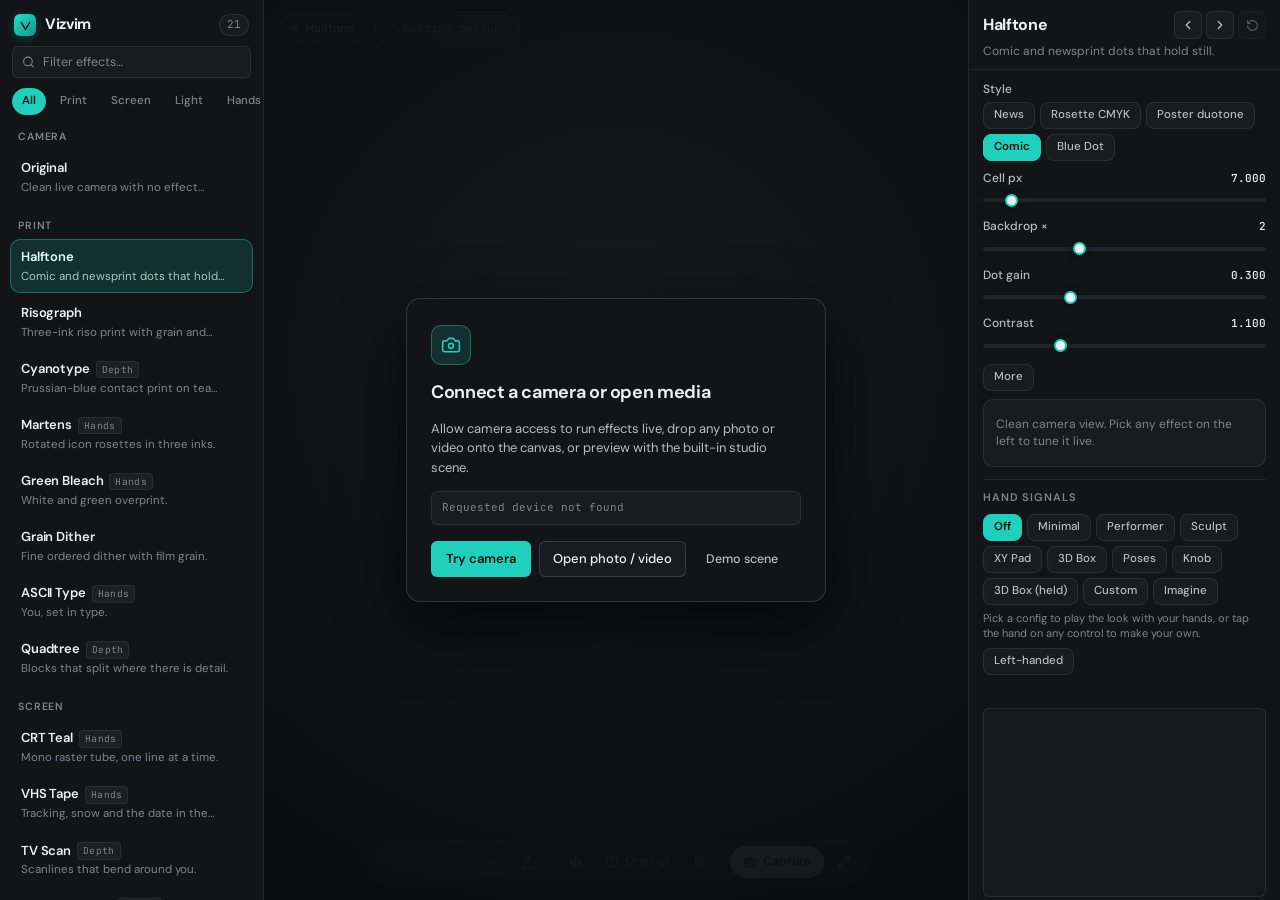
==== commit c5d3d13c: "Fix hand signals & MediaPipe workers (no multi-task deadlock, composite HUD/3D box in present) and k" ====
--- a/index.html
+++ b/index.html
@@ -109,11 +109,11 @@
     <nav id="mobileNav" aria-label="Studio views">
       <button class="mob-tab on" type="button" data-mtab="effects">Effects</button>
       <button class="mob-tab" type="button" data-mtab="adjust">Adjust</button>
-      <button class="mob-tab" type="button" data-mtab="hands">Hands</button>
+      <button class="mob-tab" type="button" data-mtab="scope">Scope<span class="tab-dot" id="handsDot"></span></button>
     </nav>
 
-    <!-- Right Inspector: Controls, Hand Signals, Debug -->
-    <aside id="inspector" aria-label="Effect controls">
+    <!-- Right Inspector: Controls + Always-Visible Hand Signals & Scope -->
+    <aside id="inspector" aria-label="Effect controls and hand scope">
       <div class="insp-head">
         <div class="insp-title-row">
           <h1 id="fxTitle">Halftone</h1>
@@ -132,45 +132,40 @@
         <p id="fxDesc">Comic and newsprint dots that hold still.</p>
       </div>
 
-      <div class="insp-tabs" role="tablist" aria-label="Inspector sections">
-        <button class="insp-tab on" type="button" role="tab" aria-selected="true" data-tab="adjust">Adjust</button>
-        <button class="insp-tab" type="button" role="tab" aria-selected="false" data-tab="hands">
-          Hands<span class="tab-dot" id="handsDot"></span>
-        </button>
-        <button class="insp-tab" type="button" role="tab" aria-selected="false" data-tab="debug">Debug</button>
-      </div>
-
       <div class="insp-body">
-        <section id="paneAdjust" class="insp-pane">
+        <section id="paneAdjust" class="insp-section">
           <div id="params"></div>
-          <div id="paramsEmpty" class="params-empty hide">This view has no adjustable controls. Pick any effect on the left to tune it live.</div>
+          <div id="paramsEmpty" class="params-empty hide">Clean camera view. Pick any effect on the left to tune it live.</div>
         </section>
 
-        <section id="paneHands" class="insp-pane hidden">
+        <section id="paneScope" class="insp-section insp-scope">
           <div id="sections" style="display:flex;flex-direction:column;gap:10px"></div>
         </section>
 
-        <section id="paneDebug" class="insp-pane hidden">
-          <div>
-            <p class="debug-label">Overlays &amp; Drive</p>
-            <div class="chips" id="tools"></div>
-          </div>
-          <div>
-            <p class="debug-label">Telemetry</p>
-            <div id="hud"></div>
-          </div>
-          <div>
-            <p class="debug-label">Shortcuts</p>
-            <div class="shortcut-grid">
-              <span class="kbd">&larr; / &rarr;</span><span>Previous / next effect</span>
-              <span class="kbd">O</span><span>Hold for original</span>
-              <span class="kbd">Space</span><span>Freeze / pause</span>
-              <span class="kbd">M</span><span>Mirror camera</span>
-              <span class="kbd">S</span><span>Capture PNG</span>
-              <span class="kbd">F</span><span>Focus view</span>
+        <details id="paneDebug" class="studio-details">
+          <summary>Overlays &amp; telemetry</summary>
+          <div class="details-body">
+            <div>
+              <p class="debug-label">Overlays &amp; Drive</p>
+              <div class="chips" id="tools"></div>
+            </div>
+            <div>
+              <p class="debug-label">Telemetry</p>
+              <div id="hud"></div>
+            </div>
+            <div>
+              <p class="debug-label">Shortcuts</p>
+              <div class="shortcut-grid">
+                <span class="kbd">&larr; / &rarr;</span><span>Previous / next effect</span>
+                <span class="kbd">O</span><span>Hold for original</span>
+                <span class="kbd">Space</span><span>Freeze / pause</span>
+                <span class="kbd">M</span><span>Mirror camera</span>
+                <span class="kbd">S</span><span>Capture PNG</span>
+                <span class="kbd">F</span><span>Focus view</span>
+              </div>
             </div>
           </div>
-        </section>
+        </details>
       </div>
 
       <!-- Hidden harness anchors kept for compatibility -->
--- a/studio.css
+++ b/studio.css
@@ -80,7 +80,7 @@
 /* ---------------- Shell Layout ---------------- */
 #app {
   display: grid;
-  grid-template-columns: 268px minmax(0, 1fr) 292px;
+  grid-template-columns: 264px minmax(0, 1fr) 312px;
   height: 100dvh;
   width: 100%;
   overflow: hidden;
@@ -107,6 +107,7 @@
   background: var(--surface);
   border-right: 1px solid var(--line);
   overflow: hidden;
+  contain: layout style paint;
   transition: opacity 180ms ease;
 }
 
@@ -355,9 +356,8 @@
   display: block;
   background: #07080a;
   border-radius: var(--radius-md);
-  box-shadow:
-    0 24px 64px rgba(0, 0, 0, 0.65),
-    0 0 0 1px rgba(255, 255, 255, 0.07);
+  border: 1px solid rgba(255, 255, 255, 0.08);
+  box-shadow: 0 10px 28px rgba(0, 0, 0, 0.42);
 }
 
 #stage #ref { display: none; }
@@ -403,10 +403,9 @@
   gap: 7px;
   padding: 5px 11px;
   border-radius: 999px;
-  background: rgba(14, 16, 20, 0.74);
-  backdrop-filter: blur(14px);
-  border: 1px solid rgba(255, 255, 255, 0.09);
-  box-shadow: 0 4px 18px rgba(0, 0, 0, 0.35);
+  background: rgba(15, 17, 22, 0.92);
+  border: 1px solid rgba(255, 255, 255, 0.1);
+  box-shadow: 0 4px 14px rgba(0, 0, 0, 0.35);
   font-size: 12px;
   font-weight: 500;
   color: var(--fg);
@@ -430,8 +429,7 @@
   gap: 7px;
   padding: 5px 11px;
   border-radius: 999px;
-  background: rgba(14, 16, 20, 0.84);
-  backdrop-filter: blur(14px);
+  background: rgba(15, 17, 22, 0.94);
   border: 1px solid var(--acc-border);
   font-family: var(--font-mono);
   font-size: 11px;
@@ -474,11 +472,10 @@
   gap: 4px;
   padding: 5px 6px;
   border-radius: 999px;
-  background: rgba(18, 20, 24, 0.84);
-  backdrop-filter: blur(18px) saturate(1.25);
-  border: 1px solid rgba(255, 255, 255, 0.1);
+  background: rgba(18, 20, 25, 0.94);
+  border: 1px solid rgba(255, 255, 255, 0.11);
   box-shadow:
-    0 12px 34px rgba(0, 0, 0, 0.55),
+    0 10px 26px rgba(0, 0, 0, 0.5),
     inset 0 1px 0 rgba(255, 255, 255, 0.06);
   z-index: var(--z-dock);
   max-width: calc(100% - 24px);
@@ -658,8 +655,7 @@
   color: var(--acc);
   font-size: 15px;
   font-weight: 600;
-  background: rgba(11, 12, 14, 0.86);
-  backdrop-filter: blur(8px);
+  background: rgba(11, 12, 14, 0.9);
   z-index: var(--z-drop);
   pointer-events: none;
 }
@@ -693,15 +689,16 @@
   background: var(--surface);
   border-left: 1px solid var(--line);
   overflow: hidden;
+  contain: layout style paint;
   transition: opacity 180ms ease;
 }
 
 .insp-head {
-  padding: 14px 14px 12px;
+  padding: 11px 14px 9px;
   border-bottom: 1px solid var(--line);
   display: flex;
   flex-direction: column;
-  gap: 6px;
+  gap: 4px;
   flex: none;
 }
 
@@ -751,33 +748,6 @@
   line-height: 1.4;
 }
 
-.insp-tabs {
-  display: grid;
-  grid-template-columns: repeat(3, 1fr);
-  gap: 4px;
-  padding: 8px 12px;
-  border-bottom: 1px solid var(--line);
-  flex: none;
-}
-
-.insp-tab {
-  height: 28px;
-  border-radius: var(--radius-sm);
-  font-size: 12px;
-  font-weight: 500;
-  color: var(--dim);
-  display: inline-flex;
-  align-items: center;
-  justify-content: center;
-  gap: 6px;
-}
-.insp-tab:hover { color: var(--fg); background: var(--surface-2); }
-.insp-tab.on {
-  color: var(--fg);
-  background: var(--surface-3);
-  font-weight: 600;
-}
-
 .tab-dot {
   width: 6px;
   height: 6px;
@@ -791,29 +761,74 @@
   flex: 1;
   min-height: 0;
   overflow-y: auto;
-  padding: 14px;
+  padding: 11px 14px;
   display: flex;
   flex-direction: column;
-  gap: 14px;
+  gap: 12px;
   scrollbar-width: thin;
   scrollbar-color: rgba(255,255,255,0.12) transparent;
 }
 
-.insp-pane { display: flex; flex-direction: column; gap: 12px; }
-.insp-pane.hidden { display: none; }
+.insp-section {
+  display: flex;
+  flex-direction: column;
+  gap: 8px;
+}
+
+.insp-scope {
+  padding-top: 10px;
+  border-top: 1px solid var(--line);
+}
+
+.studio-details {
+  margin-top: auto;
+  padding-top: 12px;
+  border-top: 1px solid var(--line);
+}
+
+.studio-details > summary {
+  list-style: none;
+  cursor: pointer;
+  font-size: 11px;
+  font-weight: 600;
+  letter-spacing: 0.08em;
+  text-transform: uppercase;
+  color: var(--dim);
+  display: flex;
+  align-items: center;
+  justify-content: space-between;
+  user-select: none;
+  padding: 2px 0;
+}
+.studio-details > summary::-webkit-details-marker { display: none; }
+.studio-details > summary::after {
+  content: '+';
+  font-family: var(--font-mono);
+  font-size: 13px;
+  color: var(--dim);
+}
+.studio-details[open] > summary::after { content: '−'; }
+.studio-details > summary:hover { color: var(--fg); }
+
+.details-body {
+  display: flex;
+  flex-direction: column;
+  gap: 12px;
+  padding-top: 10px;
+}
 
 /* Harness-generated #params & #sections styling */
 #params {
   display: flex;
   flex-direction: column;
-  gap: 12px !important;
+  gap: 9px !important;
 }
 
 #params .row,
 #sections .row {
   display: flex;
   flex-direction: column;
-  gap: 6px;
+  gap: 4px;
 }
 
 #params .row .top {
@@ -1077,11 +1092,13 @@
 
   body[data-mobile-tab="effects"] #library { display: flex; }
   body[data-mobile-tab="adjust"] #inspector,
-  body[data-mobile-tab="hands"] #inspector { display: flex; }
+  body[data-mobile-tab="scope"] #inspector { display: flex; }
 
   body[data-mobile-tab="effects"] .lib-head { display: none; }
-  body[data-mobile-tab="adjust"] .insp-tabs,
-  body[data-mobile-tab="hands"] .insp-tabs { display: none; }
+  body[data-mobile-tab="adjust"] #paneScope,
+  body[data-mobile-tab="adjust"] #paneDebug { display: none; }
+  body[data-mobile-tab="scope"] #paneAdjust { display: none; }
+  body[data-mobile-tab="scope"] .insp-scope { padding-top: 0; border-top: none; }
 
   .fx-list {
     display: grid;
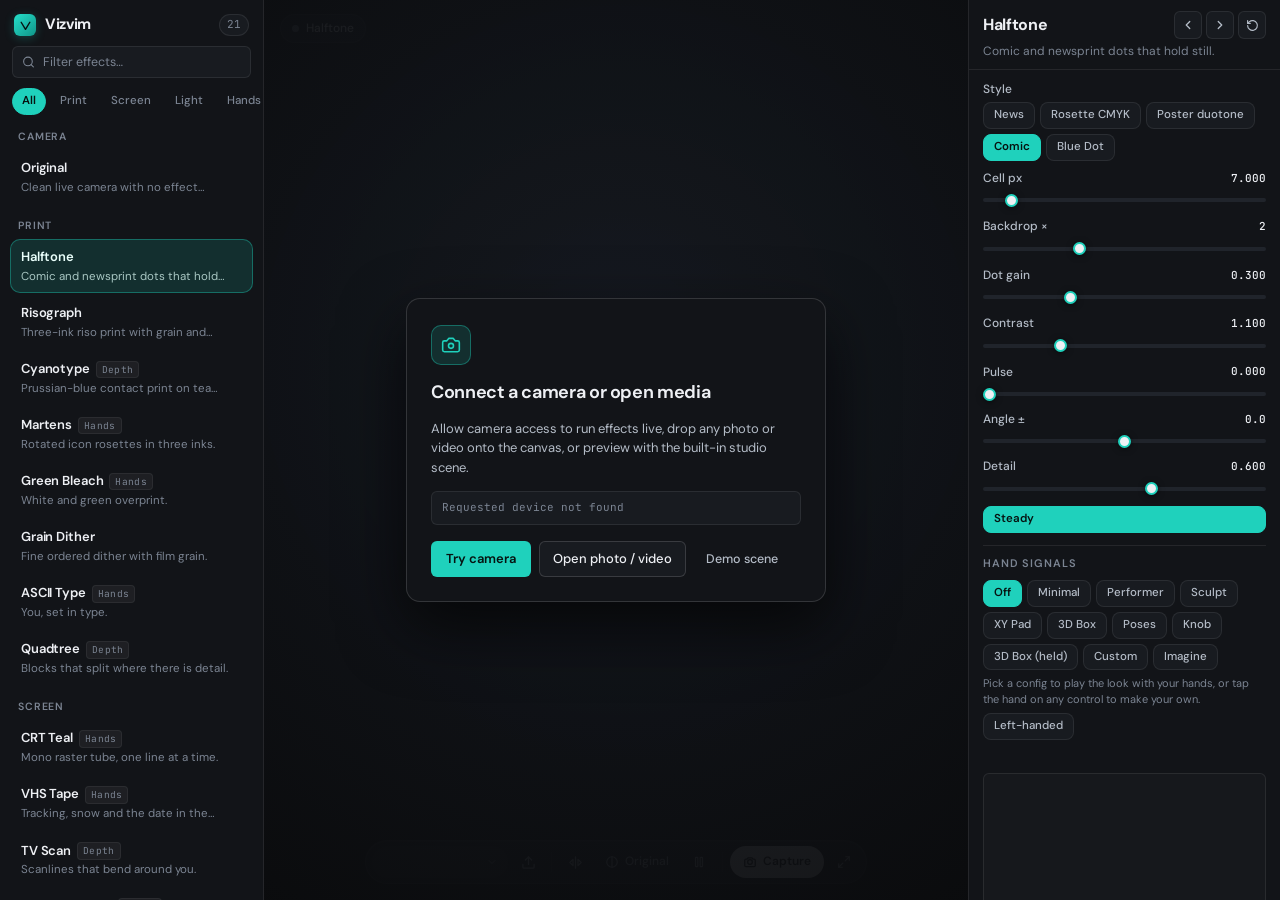
==== commit b98d546e: "Show all controls on the page: expand More params, open overlays panel Co-Authored-By: Claude Sonnet" ====
--- a/index.html
+++ b/index.html
@@ -142,7 +142,7 @@
           <div id="sections" style="display:flex;flex-direction:column;gap:10px"></div>
         </section>
 
-        <details id="paneDebug" class="studio-details">
+        <details id="paneDebug" class="studio-details" open>
           <summary>Overlays &amp; telemetry</summary>
           <div class="details-body">
             <div>
